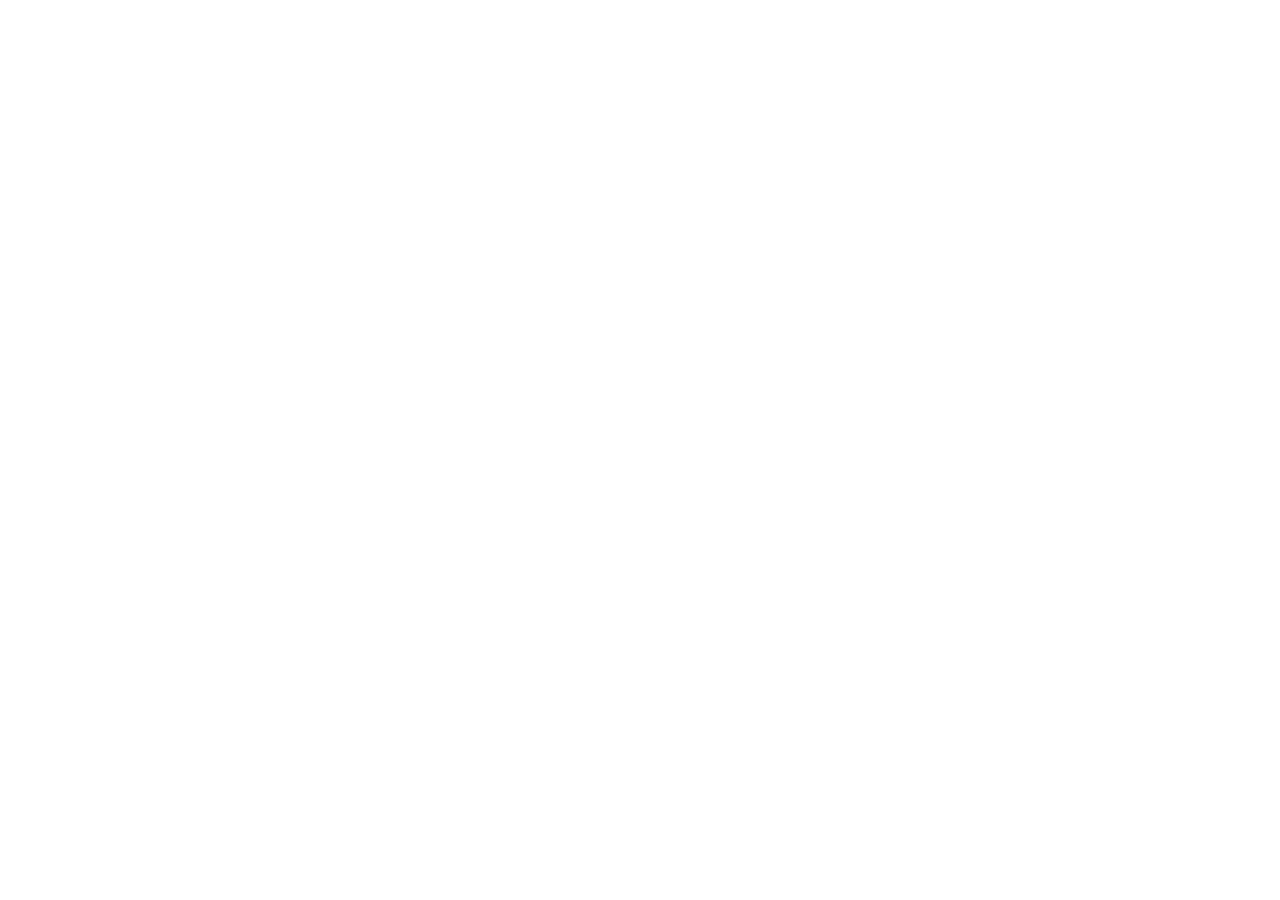
==== index.html @ 5299678c "Add files via upload" ====
<!DOCTYPE html>
<html lang="en">
<head>
    <meta charset="UTF-8">
    <meta name="viewport" content="width=device-width, initial-scale=1.0">
    <title>JScrpit-tabela-periodica</title>
    <link rel="stylesheet" href="style.css">
</head>
<body>

    <div id="tabelaPeriodica"></div>
    

    <script src="./dados_quimica.js"></script>
    <script src="script.js"></script>
</body>
</html>
---- style.css ----
*{
    margin: 0;
    padding: 0;
}
table td{
    border: 1px solid black;
}
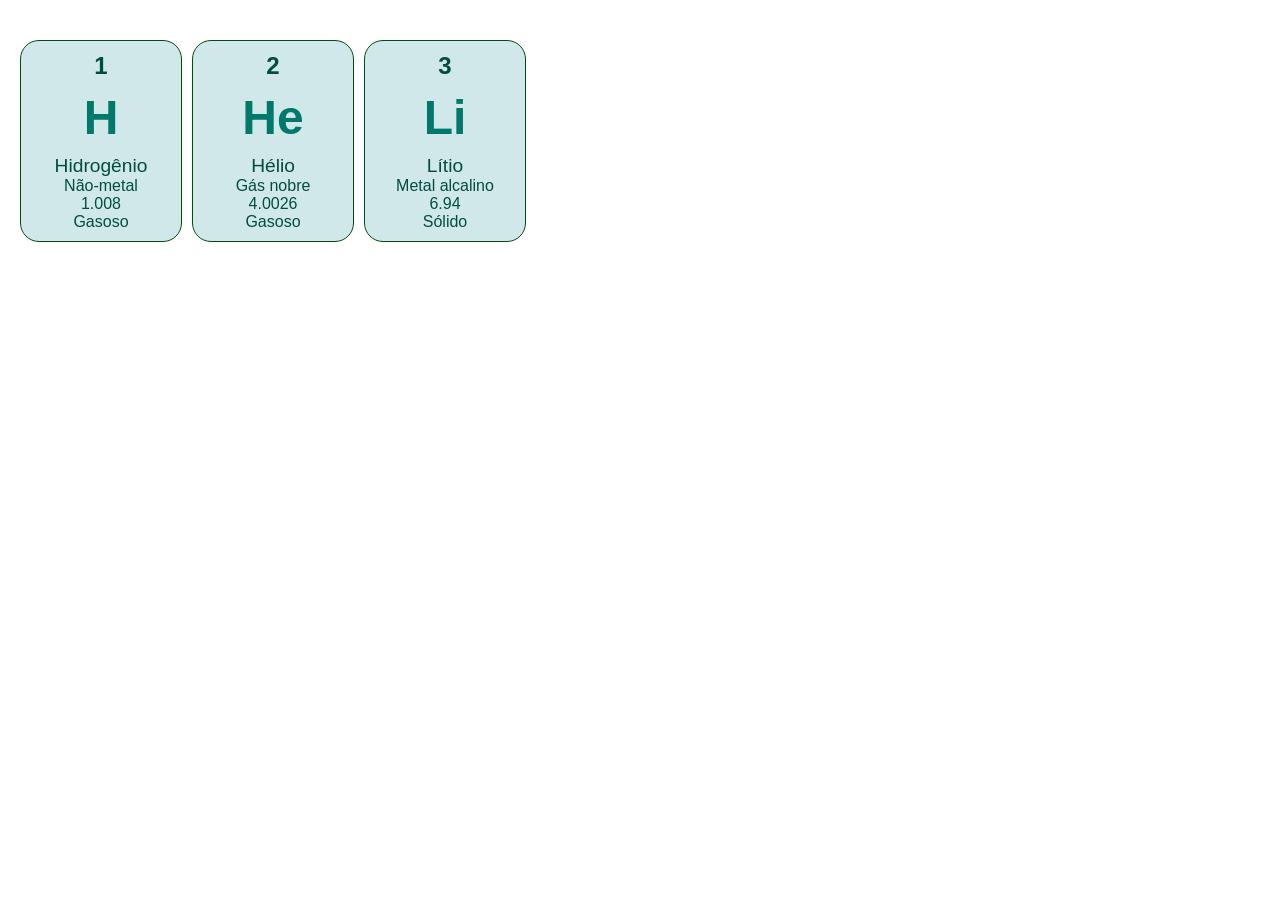
==== commit a2192458: "Merge branch 'element-javascript' into element-html-css" ====
--- a/index.html
+++ b/index.html
@@ -1,17 +1,49 @@
-<!DOCTYPE html>
-<html lang="en">
-<head>
-    <meta charset="UTF-8">
-    <meta name="viewport" content="width=device-width, initial-scale=1.0">
-    <title>JScrpit-tabela-periodica</title>
-    <link rel="stylesheet" href="style.css">
-</head>
-<body>
-
-    <div id="tabelaPeriodica"></div>
-    
-
-    <script src="./dados_quimica.js"></script>
-    <script src="script.js"></script>
-</body>
+
+<!DOCTYPE html>
+<html lang="en">
+
+<head>
+    <meta charset="UTF-8">
+    <meta name="viewport" content="width=device-width, initial-scale=1.0">
+    <title>TABELA PERIÓDICA ELEMENTO</title>
+    <link rel="stylesheet" href="style.css">
+</head>
+
+<body>
+
+    <div id="tabelaPeriodica"></div>
+    
+
+    <script src="./dados_quimica.js"></script>
+    <script src="script.js"></script>
+    <div class="tabela-periodica">
+    <div class="container">
+        <div class="numero">1</div>
+        <div class="simbolo">H</div>
+        <div class="nome">Hidrogênio</div>
+        <div class="familia">Não-metal</div>
+        <div class="massa">1.008</div>
+        <div class="estado">Gasoso</div>
+    </div>
+
+        <div class="container">
+            <div class="numero">2</div>
+            <div class="simbolo">He</div>
+            <div class="nome">Hélio</div>
+            <div class="familia">Gás nobre</div>
+            <div class="massa">4.0026</div>
+            <div class="estado">Gasoso</div>
+        </div>
+
+        <div class="container">
+            <div class="numero">3</div>
+            <div class="simbolo">Li</div>
+            <div class="nome">Lítio</div>
+            <div class="familia">Metal alcalino</div>
+            <div class="massa">6.94</div>
+            <div class="estado">Sólido</div>
+    </div>
+
+</body>
+
 </html>
--- a/style.css
+++ b/style.css
@@ -1,7 +1,69 @@
-*{
-    margin: 0;
-    padding: 0;
-}
-table td{
-    border: 1px solid black;
-}+
+.container {
+    width: 160px;
+    height: 200px;
+    display: flex;
+    flex-direction: column;
+    justify-content: center;
+    align-items: center;
+    background-color: #d1e8eb; 
+    border: 1px solid #014d0b; 
+    border-radius: 19px; 
+    font-family: Arial, sans-serif;
+    text-align: center;
+    margin: 20px auto;
+}
+
+.numero {
+    font-size: 24px;
+    font-weight: bold;
+    color: #004d40;
+}
+
+.simbolo {
+    font-size: 48px;
+    font-weight: bold;
+    color: #00796b;
+    margin: 10px 0;
+}
+
+.nome {
+    font-size: 19.2px;
+    color: #004d40;
+}
+
+.familia{
+    font-size: 16px;
+    color: #004d40;
+
+}
+
+.massa{
+    font-size: 16px;
+    color: #004d40;
+
+}
+
+.estado{
+    font-size: 16px;
+    color: #004d40;
+}
+
+.tabela-periodica {
+    display: grid;
+    grid-template-columns: repeat(18, 1fr); 
+    gap: 10px;
+    padding: 20px;
+}
+
+
+
+
+
+*{
+    margin: 0;
+    padding: 0;
+}
+table td{
+    border: 1px solid black;
+}
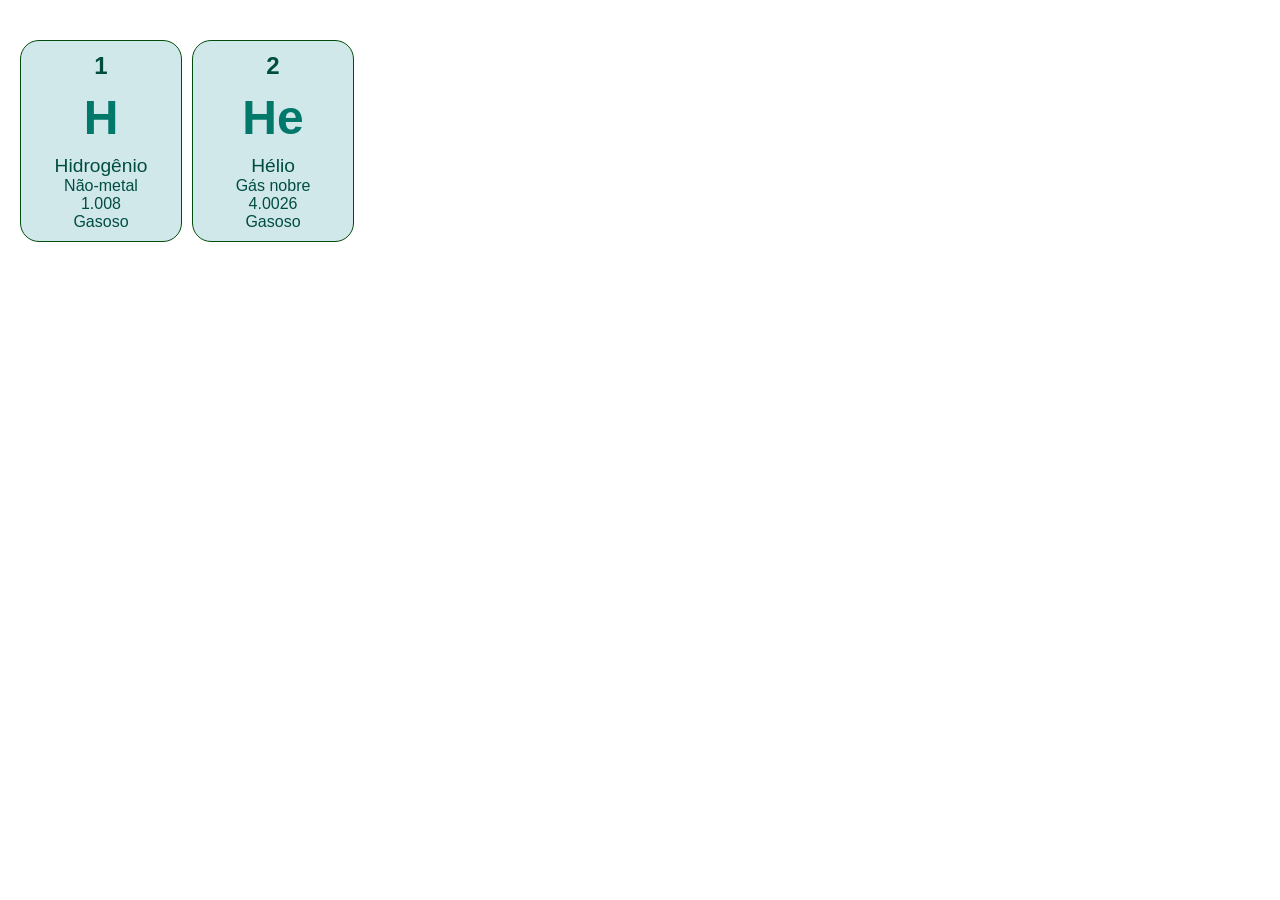
==== commit 351da160: "Update index.html" ====
--- a/index.html
+++ b/index.html
@@ -35,14 +35,7 @@
             <div class="estado">Gasoso</div>
         </div>
 
-        <div class="container">
-            <div class="numero">3</div>
-            <div class="simbolo">Li</div>
-            <div class="nome">Lítio</div>
-            <div class="familia">Metal alcalino</div>
-            <div class="massa">6.94</div>
-            <div class="estado">Sólido</div>
-    </div>
+       
 
 </body>
 
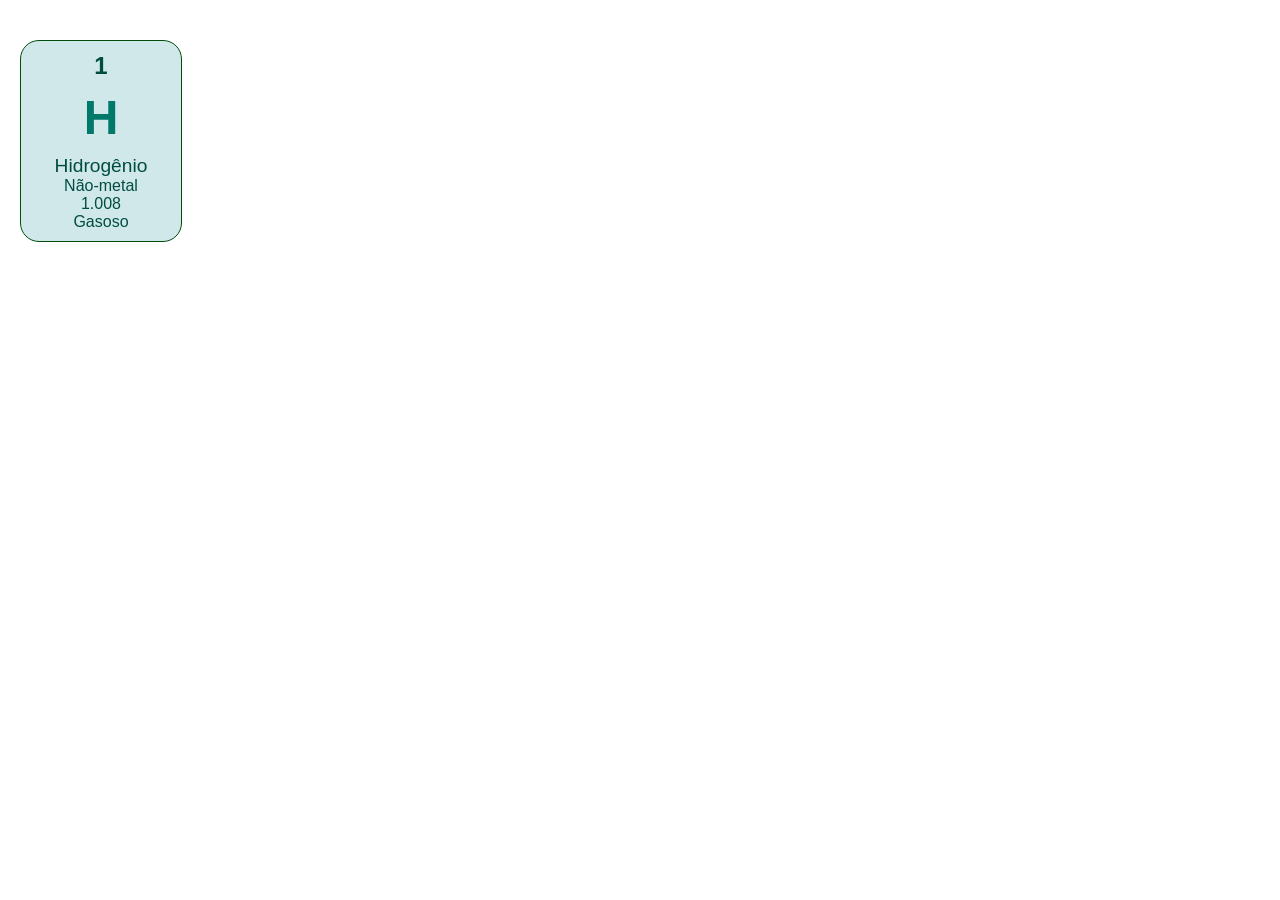
==== commit 353e704f: "dasda" ====
--- a/index.html
+++ b/index.html
@@ -24,18 +24,7 @@
         <div class="familia">Não-metal</div>
         <div class="massa">1.008</div>
         <div class="estado">Gasoso</div>
-    </div>
-
-        <div class="container">
-            <div class="numero">2</div>
-            <div class="simbolo">He</div>
-            <div class="nome">Hélio</div>
-            <div class="familia">Gás nobre</div>
-            <div class="massa">4.0026</div>
-            <div class="estado">Gasoso</div>
-        </div>
-
-       
+    </div>  
 
 </body>
 
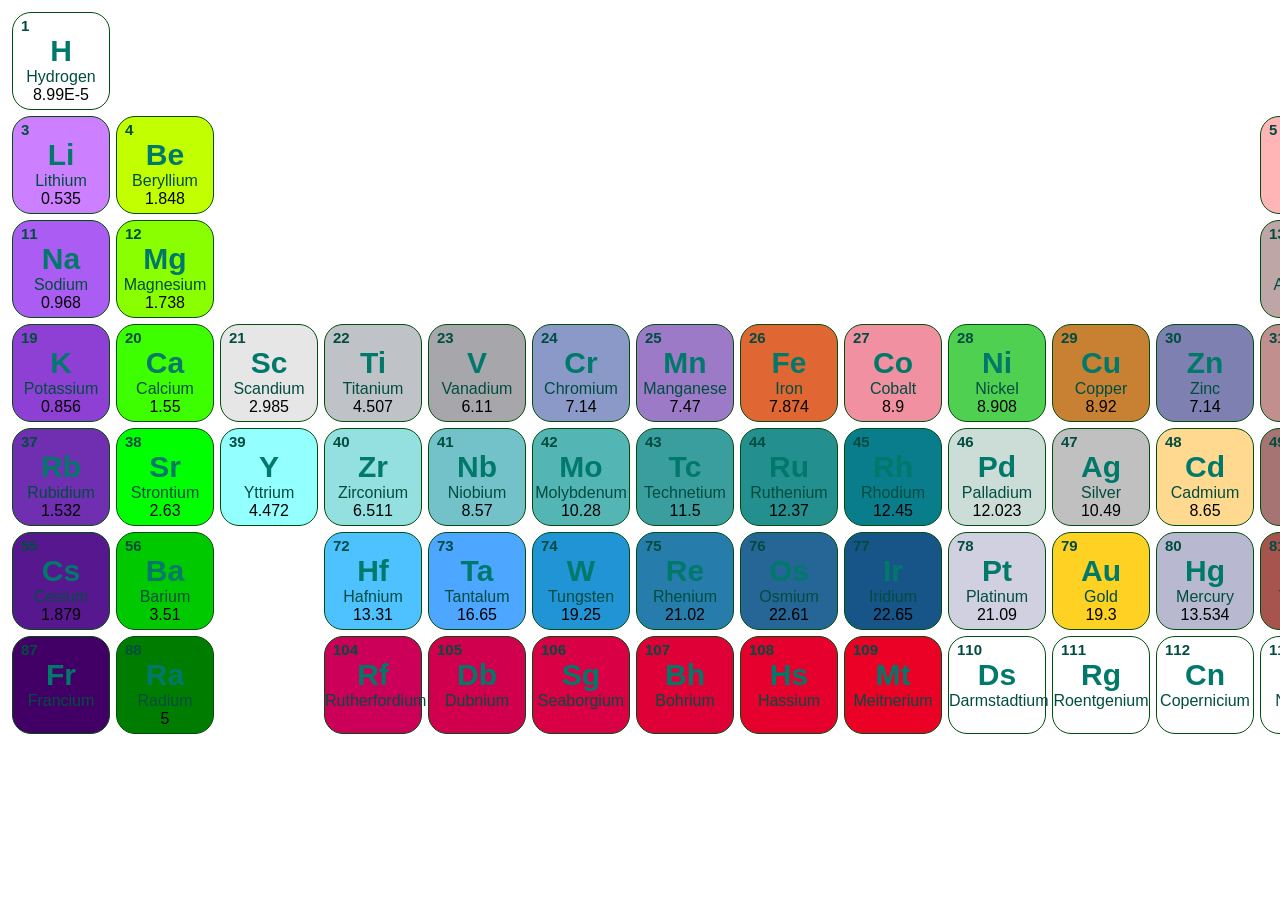
==== commit 8db24a99: "TABELA JSON" ====
--- a/index.html
+++ b/index.html
@@ -1,4 +1,3 @@
-
 <!DOCTYPE html>
 <html lang="en">
 
@@ -10,22 +9,13 @@
 </head>
 
 <body>
+    <main>
+        
+    </main>
+    
+    <script src="dados.js"></script>
+    <script src="script.js"></script>
 
-    <div id="tabelaPeriodica"></div>
-    
-
-    <script src="./dados_quimica.js"></script>
-    <script src="script.js"></script>
-    <div class="tabela-periodica">
-    <div class="container">
-        <div class="numero">1</div>
-        <div class="simbolo">H</div>
-        <div class="nome">Hidrogênio</div>
-        <div class="familia">Não-metal</div>
-        <div class="massa">1.008</div>
-        <div class="estado">Gasoso</div>
-    </div>  
 
 </body>
-
 </html>
--- a/style.css
+++ b/style.css
@@ -1,69 +1,44 @@
 
 .container {
-    width: 160px;
-    height: 200px;
+    display: flex;
+    width: 6rem;
+    height: 6rem;
     display: flex;
     flex-direction: column;
-    justify-content: center;
-    align-items: center;
-    background-color: #d1e8eb; 
-    border: 1px solid #014d0b; 
-    border-radius: 19px; 
+    background-color: #d1e8eb;
+    border: 1px solid #014d0b;
+    border-radius: 19px;
     font-family: Arial, sans-serif;
-    text-align: center;
-    margin: 20px auto;
+    margin: 1px ;
+}
+
+.container :hover {
+    cursor: pointer;
 }
 
 .numero {
-    font-size: 24px;
+    margin-left: 8px;
+    margin-top: 4px;
+    font-size: 15px;
     font-weight: bold;
     color: #004d40;
 }
 
 .simbolo {
-    font-size: 48px;
+    font-size: 30px;
     font-weight: bold;
     color: #00796b;
-    margin: 10px 0;
+    margin-top: 0;
+    text-align: center;
 }
 
 .nome {
-    font-size: 19.2px;
-    color: #004d40;
-}
-
-.familia{
-    font-size: 16px;
-    color: #004d40;
-
-}
-
-.massa{
-    font-size: 16px;
-    color: #004d40;
-
-}
-
-.estado{
+    text-align: center;
     font-size: 16px;
     color: #004d40;
 }
 
-.tabela-periodica {
-    display: grid;
-    grid-template-columns: repeat(18, 1fr); 
-    gap: 10px;
-    padding: 20px;
+.massa{
+    text-align: center;
 }
 
-
-
-
-
-*{
-    margin: 0;
-    padding: 0;
-}
-table td{
-    border: 1px solid black;
-}
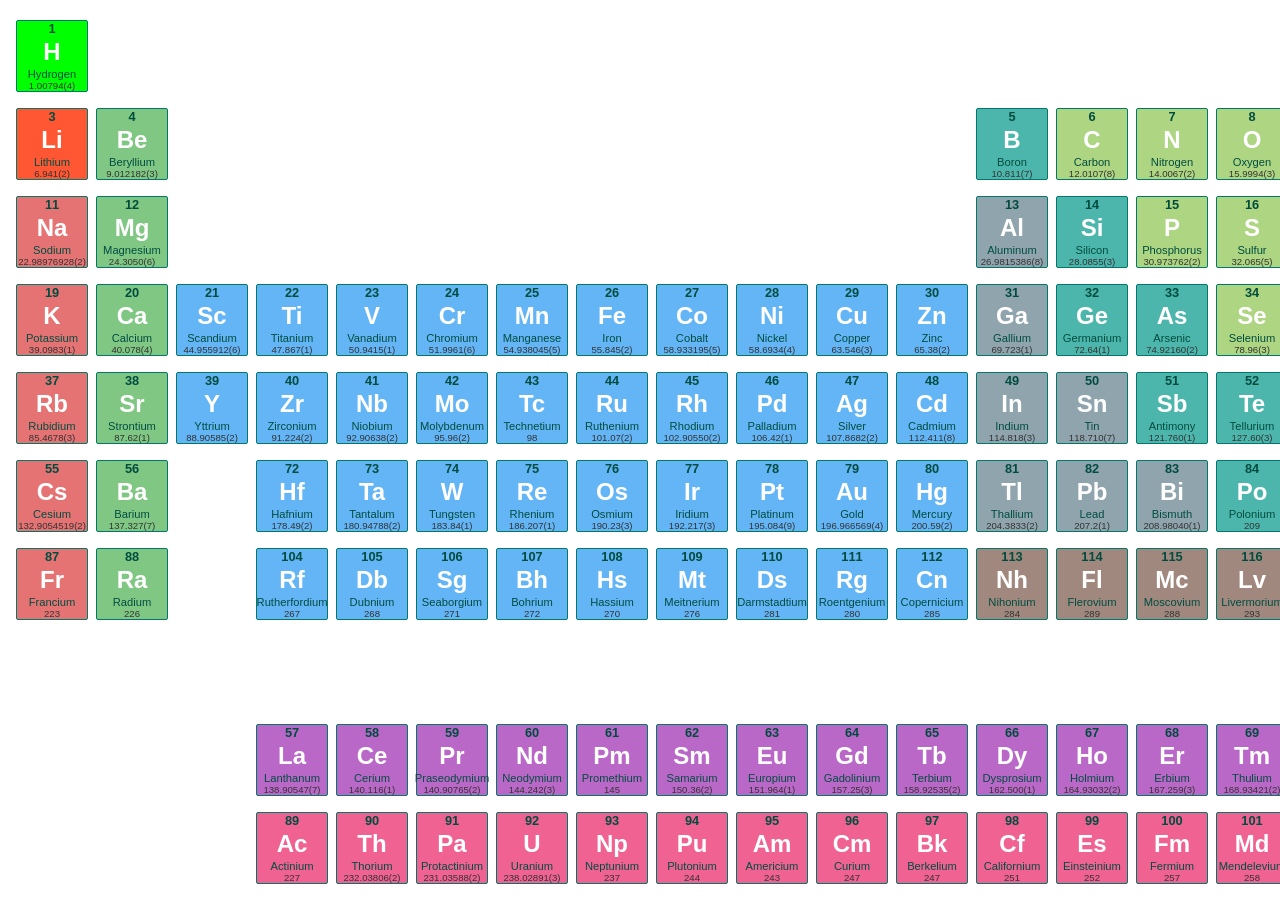
==== commit b095bdab: "comit" ====
--- a/index.html
+++ b/index.html
@@ -10,12 +10,11 @@
 
 <body>
     <main>
-        
     </main>
     
-    <script src="dados.js"></script>
-    <script src="script.js"></script>
+    <script src="./dados.js"></script>
+    <script src="./script.js"></script>
 
 
 </body>
-</html>+</html>
--- a/style.css
+++ b/style.css
@@ -1,44 +1,82 @@
+.tabela-periodica {
+    border-spacing: 8px;
+    
+}
+
+.tabelaLinha {
+    height: 80px;
+}
+
+.tabelaColuna {
+    width: 80px;
+    height: 80px;
+    padding: 0;
+    text-align: center;
+    vertical-align: middle;
+    background-color: transparent;
+}
 
 .container {
     display: flex;
-    width: 6rem;
-    height: 6rem;
-    display: flex;
     flex-direction: column;
+    justify-content: space-around;
+    align-items: center;
+    height: 70px;
+    width: 70px;
     background-color: #d1e8eb;
-    border: 1px solid #014d0b;
-    border-radius: 19px;
+    border: 1px solid #00796b;
+    border-radius: 2px;
     font-family: Arial, sans-serif;
-    margin: 1px ;
+    
+}
+.container :hover{
+    cursor: pointer;
+    
 }
 
-.container :hover {
-    cursor: pointer;
-}
+
 
 .numero {
-    margin-left: 8px;
-    margin-top: 4px;
-    font-size: 15px;
+    font-size: 0.8rem;
     font-weight: bold;
     color: #004d40;
 }
 
 .simbolo {
-    font-size: 30px;
+    font-size: 1.5rem;
     font-weight: bold;
-    color: #00796b;
-    margin-top: 0;
-    text-align: center;
+    color: #ffffff;
+    padding: 2px 6px;
+    border-radius: 6px;
 }
 
 .nome {
-    text-align: center;
-    font-size: 16px;
+    font-size: 0.7rem;
     color: #004d40;
 }
 
-.massa{
-    text-align: center;
+.massa {
+    font-size: 0.6rem;
+    color: #333;
 }
 
+.tabelaElemento {
+    
+    padding: 1rem;
+    width: 100%;
+    height: 10px;
+    margin: 1rem auto;
+    border-radius: 12px;
+    margin-right: 0;
+    margin-left: 0;    
+}
+
+.containerTabela{
+
+width: 90px;
+height: 90px;
+
+
+
+
+}
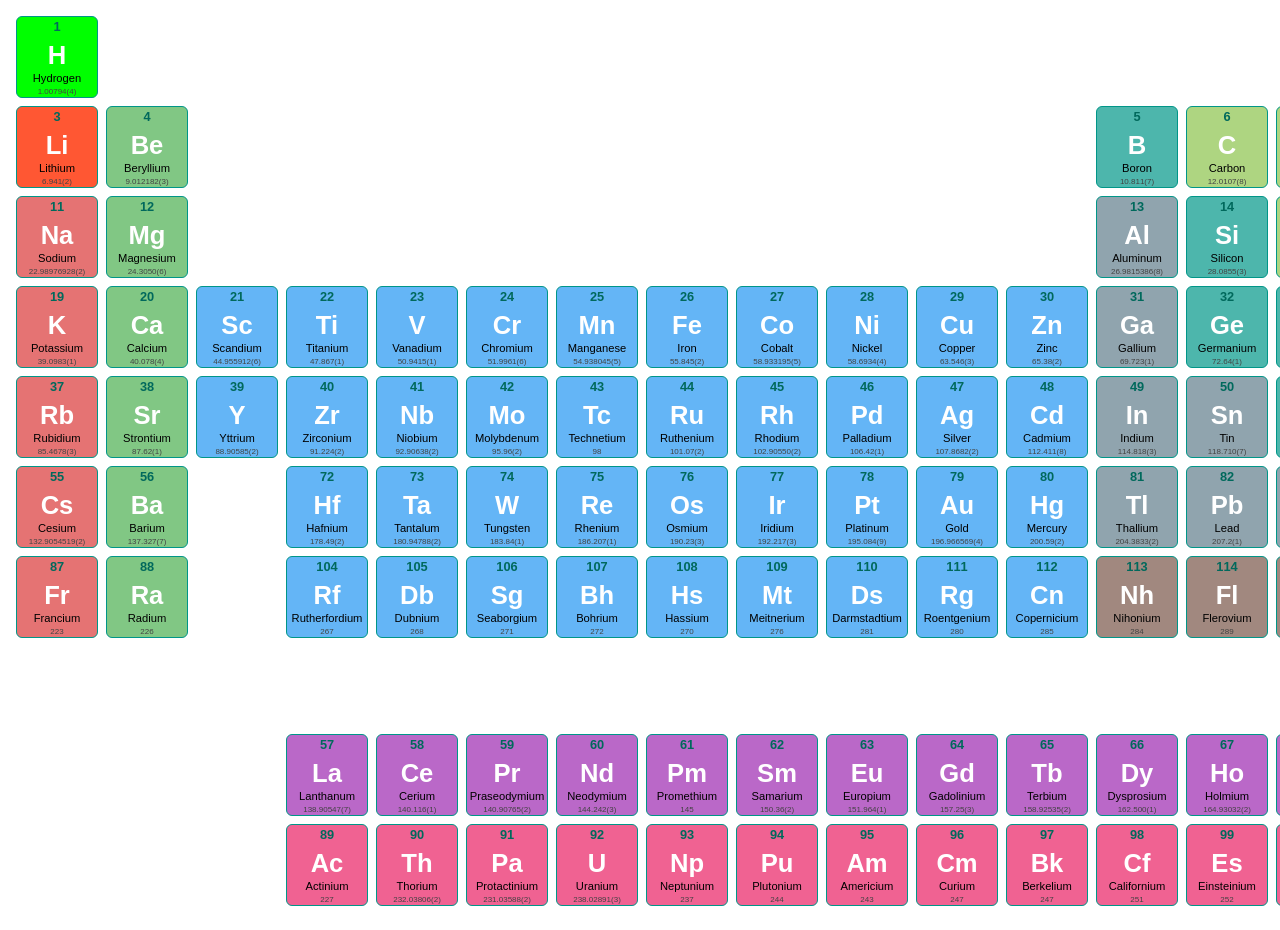
==== commit cd894dc0: "creating aside" ====
--- a/index.html
+++ b/index.html
@@ -9,7 +9,7 @@
 </head>
 
 <body>
-    <main>
+    <main>  
     </main>
     
     <script src="./dados.js"></script>
--- a/style.css
+++ b/style.css
@@ -1,11 +1,13 @@
+
 .tabela-periodica {
     border-spacing: 8px;
-    
 }
+
 
 .tabelaLinha {
     height: 80px;
 }
+
 
 .tabelaColuna {
     width: 80px;
@@ -21,62 +23,109 @@
     flex-direction: column;
     justify-content: space-around;
     align-items: center;
-    height: 70px;
-    width: 70px;
-    background-color: #d1e8eb;
-    border: 1px solid #00796b;
-    border-radius: 2px;
+    height: 80px;
+    width: 80px;
+    background-color: #e0f7fa;
+    border: 1px solid #009688;
+    border-radius: 6px;
     font-family: Arial, sans-serif;
-    
-}
-.container :hover{
-    cursor: pointer;
-    
+    transition: transform 0.2s, box-shadow 0.2s;
 }
 
+.container:hover {
+    cursor: pointer;
+    transform: scale(1.05);
+    box-shadow: 0 4px 10px rgba(0, 150, 136, 0.3);
+}
 
 
 .numero {
     font-size: 0.8rem;
     font-weight: bold;
-    color: #004d40;
+    color: #00695c;
 }
 
+
 .simbolo {
-    font-size: 1.5rem;
+    font-size: 1.6rem;
     font-weight: bold;
     color: #ffffff;
-    padding: 2px 6px;
-    border-radius: 6px;
+    padding: 4px 10px;
+    border-radius: 8px;
 }
 
 .nome {
     font-size: 0.7rem;
-    color: #004d40;
+    margin-top: -5px;
+    
 }
 
 .massa {
-    font-size: 0.6rem;
-    color: #333;
+    font-size: 0.5rem;
+    color: #424242;
+}
+
+
+
+.containerTabela {
+    font-family: 'Segoe UI', Tahoma, Geneva, Verdana, sans-serif;
+    position: absolute;
+    z-index: 9999;
+    top: 108px;
+    left: 198px;
+    height: 18%;
+    width: 46%;
+    padding: 0.5rem;
+    background-color: #ffffff;
+    border: 1px solid #009688;
+    border-radius: 7px;
+    box-shadow: 0 8px 20px rgba(0, 0, 0, 0.15);
+
+}
+
+.numeroTabela {
+    font-size: 1.2rem;
+    margin-bottom: 10px;
 }
 
 .tabelaElemento {
-    
+    width: 100%;
     padding: 1rem;
-    width: 100%;
-    height: 10px;
-    margin: 1rem auto;
     border-radius: 12px;
-    margin-right: 0;
-    margin-left: 0;    
+    margin: 1rem auto 0 auto;
+    box-sizing: border-box;
 }
 
-.containerTabela{
+.simboloTabela {
+    font-size: 6rem;
+    font-weight: bold;
+    text-align: center;
+    float: left;
+    width: 25%;
+    height: 100%;
+}
 
-width: 90px;
-height: 90px;
+.nomeTabela{
+    width: 75%;
+    font-size: 40px;
+    margin-left: 25%;
+    text-align: center;
+}
+.grupoTabela{
+    width: 75%;
+    font-size: 30px;
+    margin-left: 25%;
+    text-align: center;
+}
+.estadoElemento{
+    width: 75%;
+    font-size: 30px;
+    margin-left: 25%;
+    text-align: center; 
+}
 
-
-
-
+.aside{
+    width: 1000px;
+    height: 100%;
+    background-color: crimson;   
 }
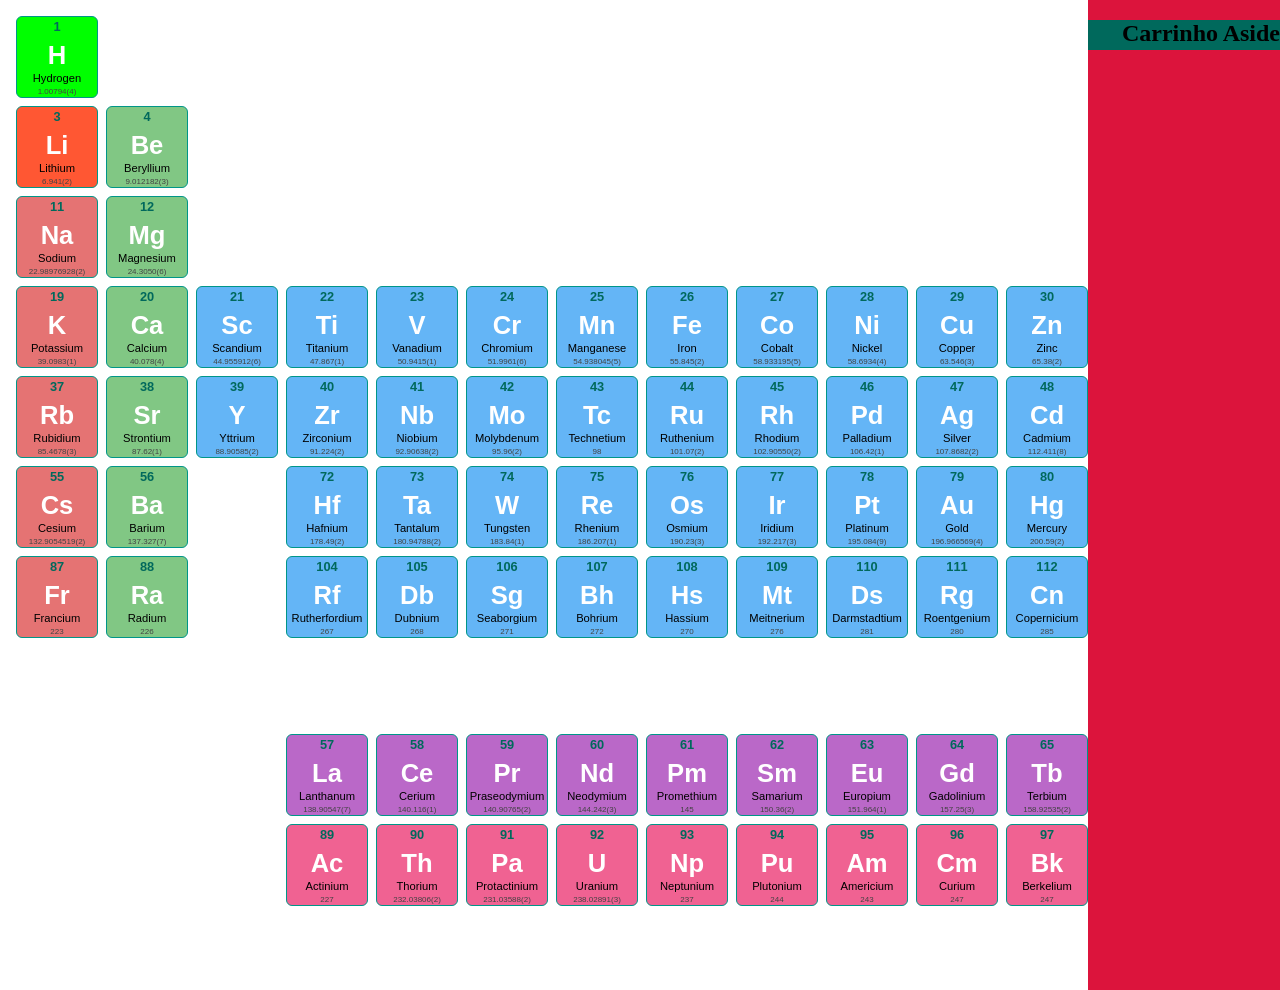
==== commit 6c2b85af: "30/05 need to finish the css and marge the elements in Aside" ====
--- a/index.html
+++ b/index.html
@@ -9,7 +9,7 @@
 </head>
 
 <body>
-    <main>  
+    <main>
     </main>
     
     <script src="./dados.js"></script>
--- a/style.css
+++ b/style.css
@@ -65,8 +65,6 @@
     color: #424242;
 }
 
-
-
 .containerTabela {
     font-family: 'Segoe UI', Tahoma, Geneva, Verdana, sans-serif;
     position: absolute;
@@ -94,6 +92,7 @@
     border-radius: 12px;
     margin: 1rem auto 0 auto;
     box-sizing: border-box;
+    float: left;
 }
 
 .simboloTabela {
@@ -125,7 +124,29 @@
 }
 
 .aside{
-    width: 1000px;
-    height: 100%;
-    background-color: crimson;   
+    display: flex;
+    position: absolute;
+    top: 0;
+    right: 0;
+    height: 110%;
+    width: 15%;
+    background-color: crimson;
+}
+.tituloAside{
+    width: 100%;
+    height: 30px;
+    text-align: center;
+    margin-left: auto;
+    margin-right: 130px;
+    background-color: #00695c;  
+}
+
+
+.itemElemento{
+    display: flex;
+    height: 20%;
+    width: 30%;
+    background-color: #00695c;
+    float: left;
+
 }
